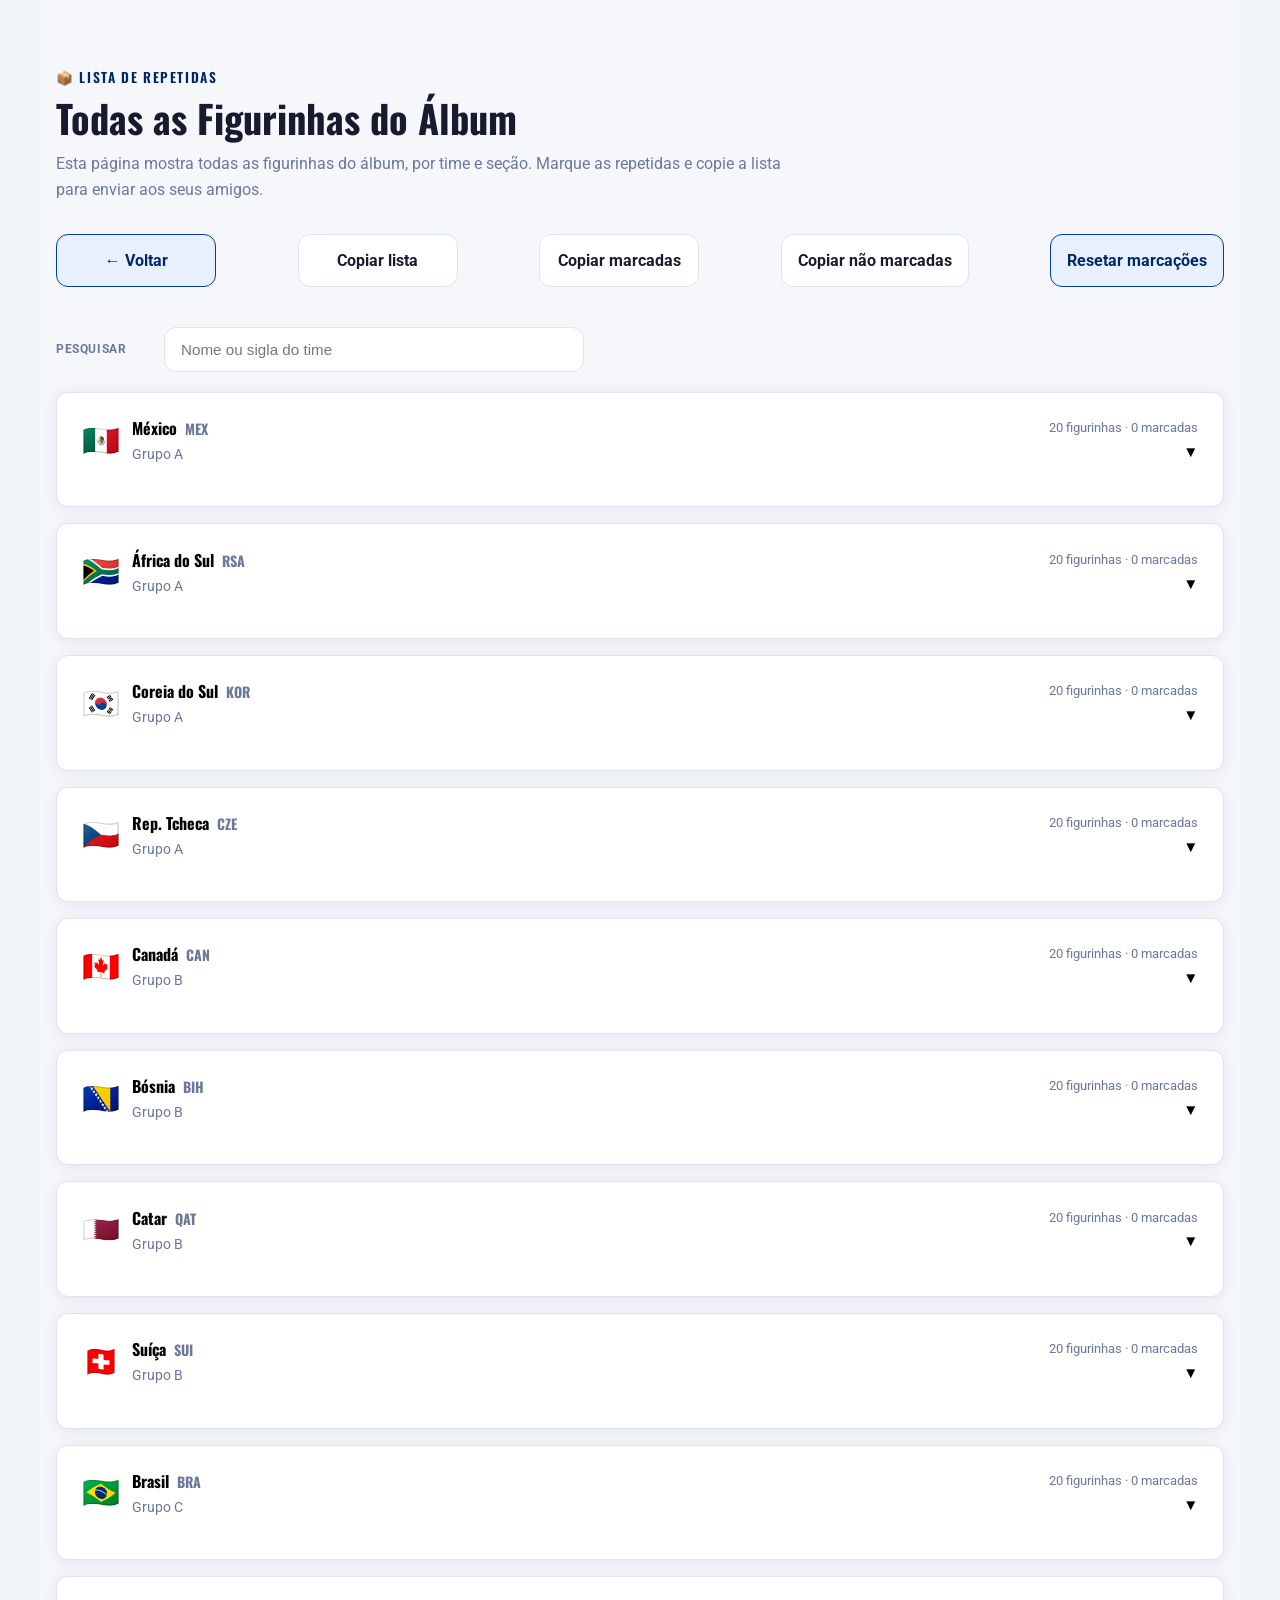
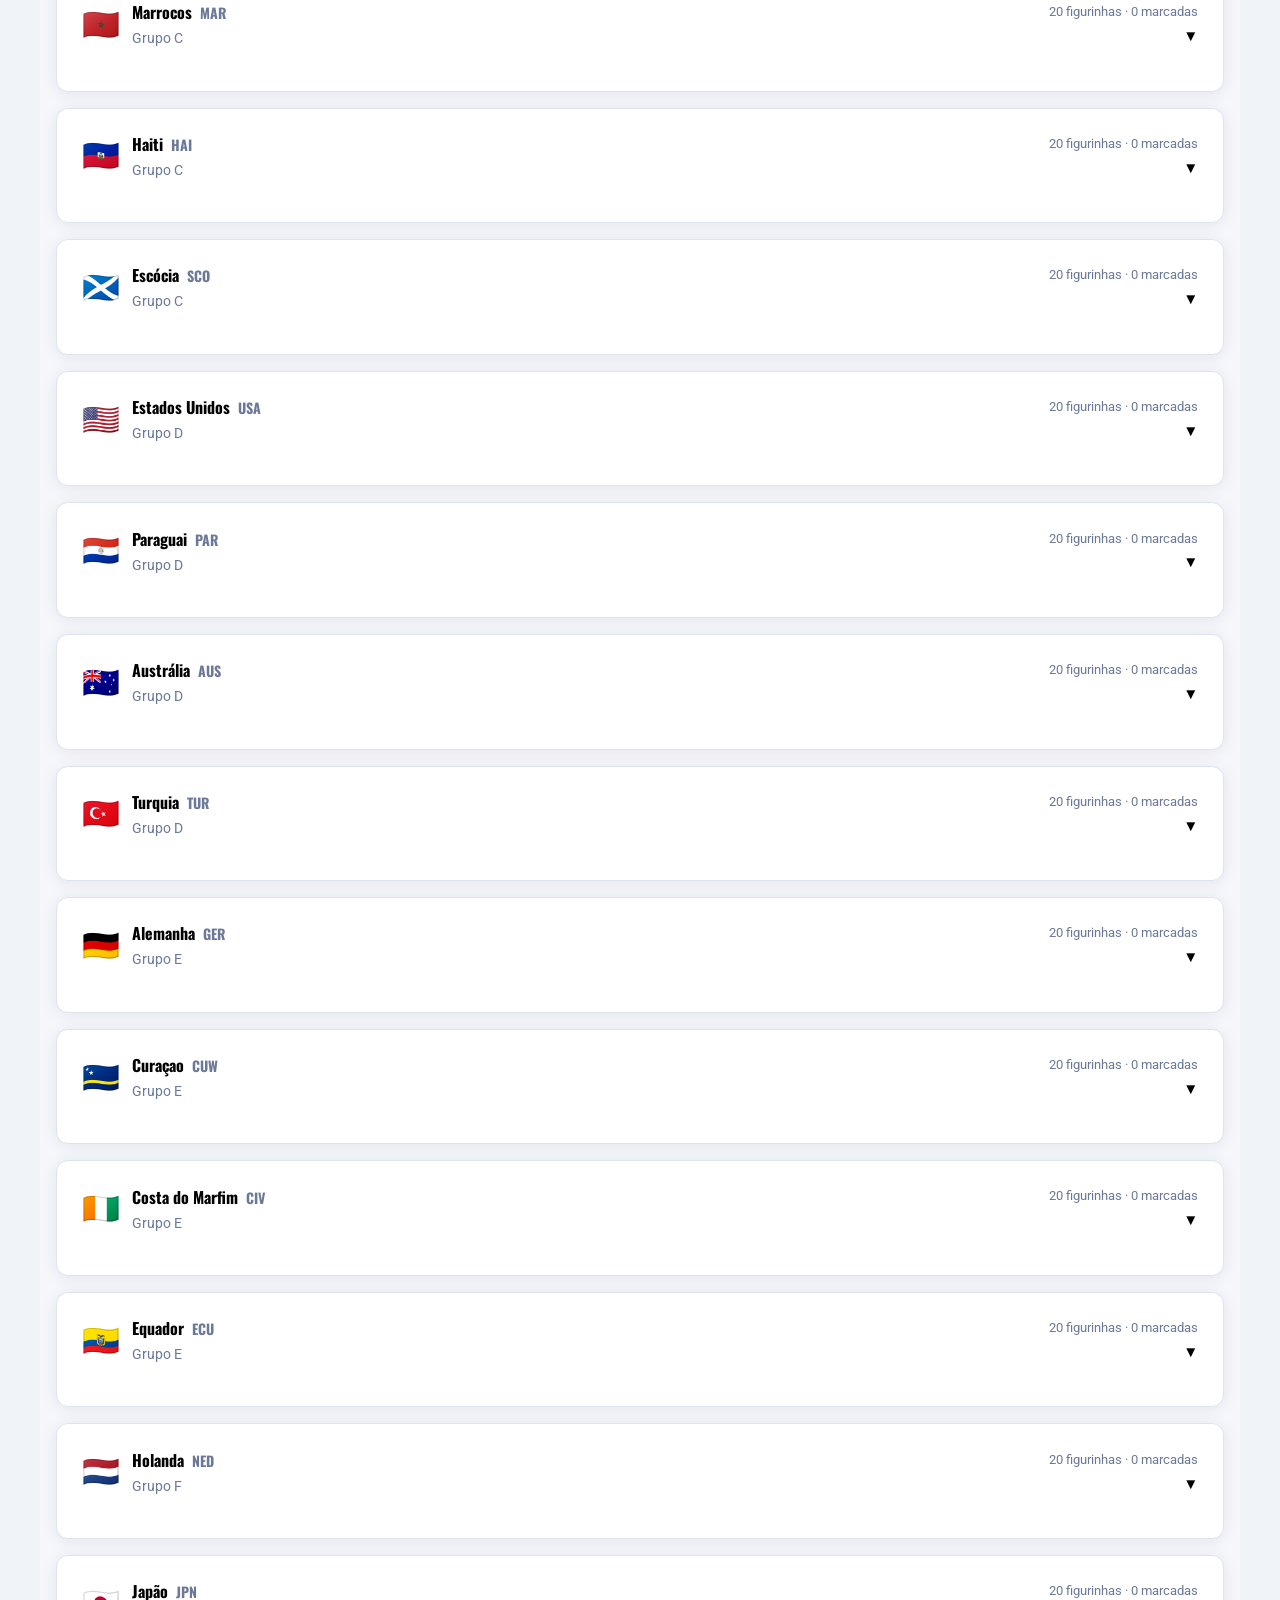
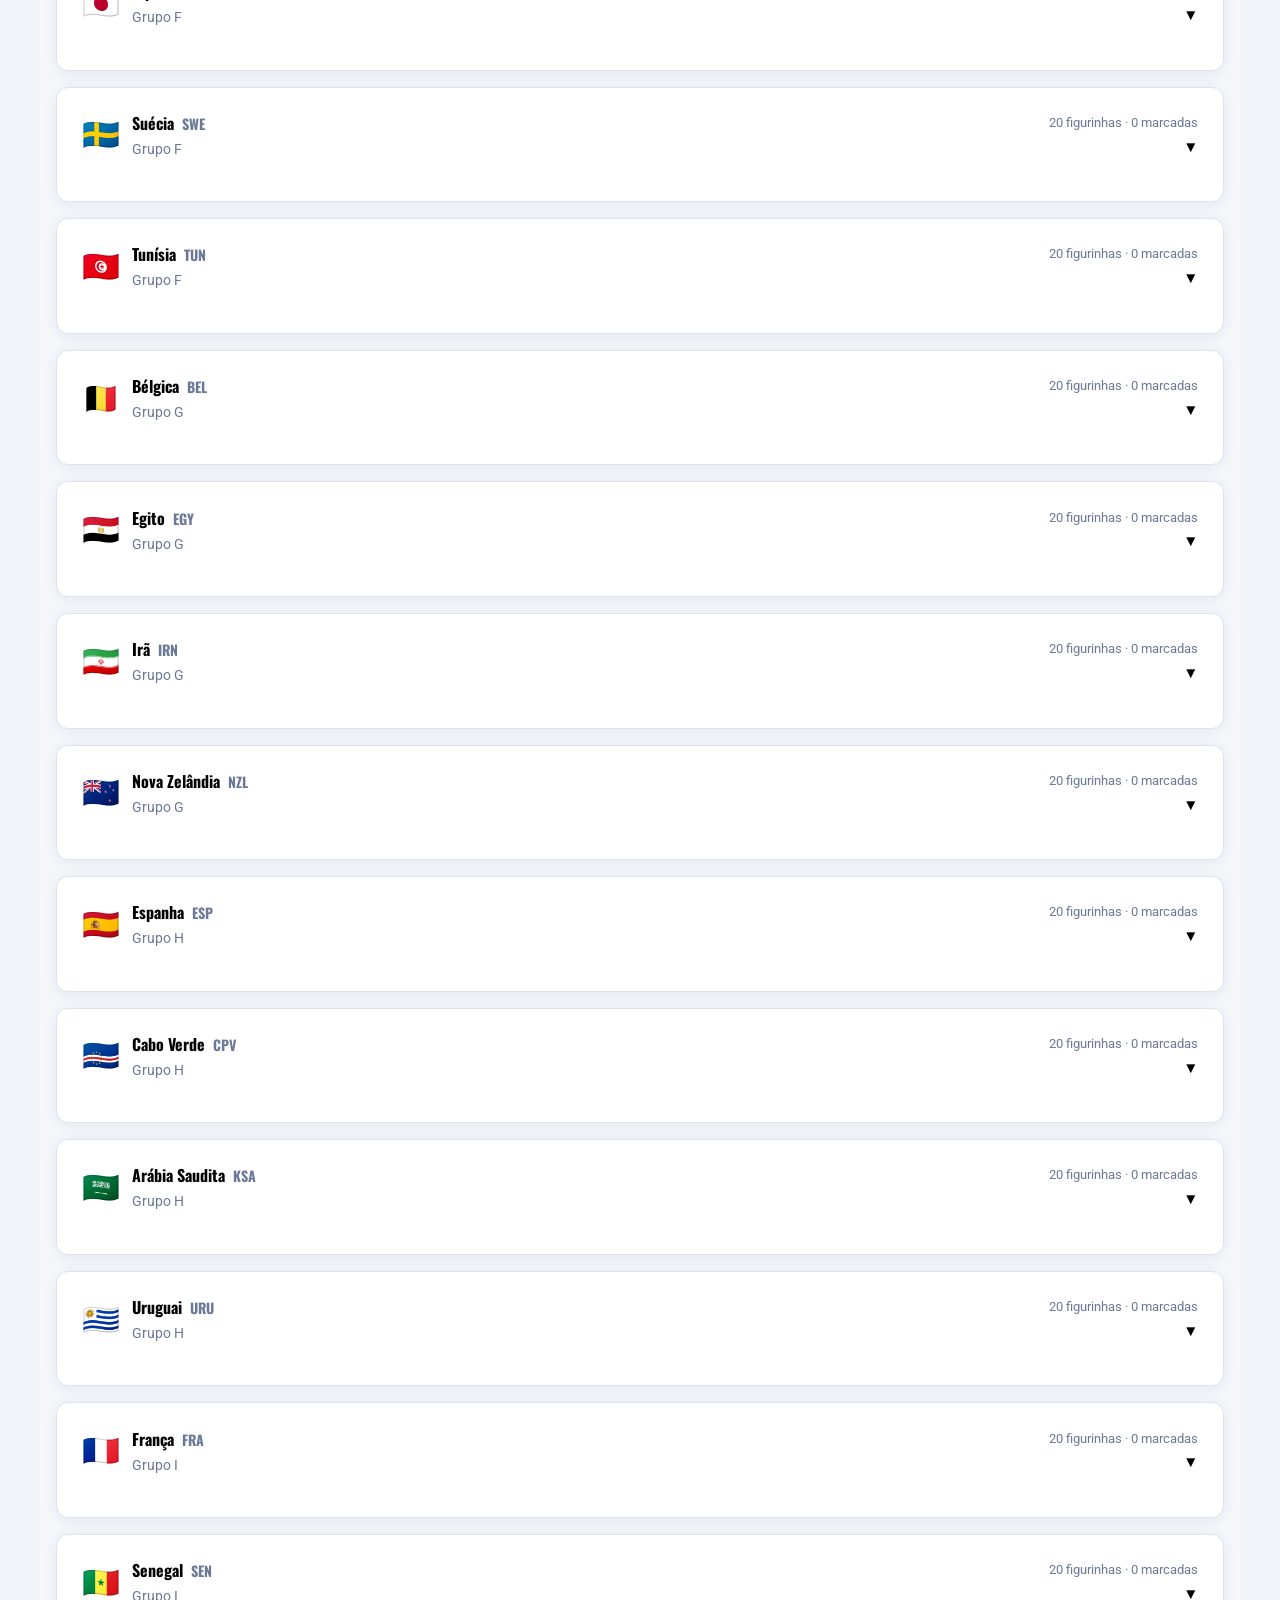
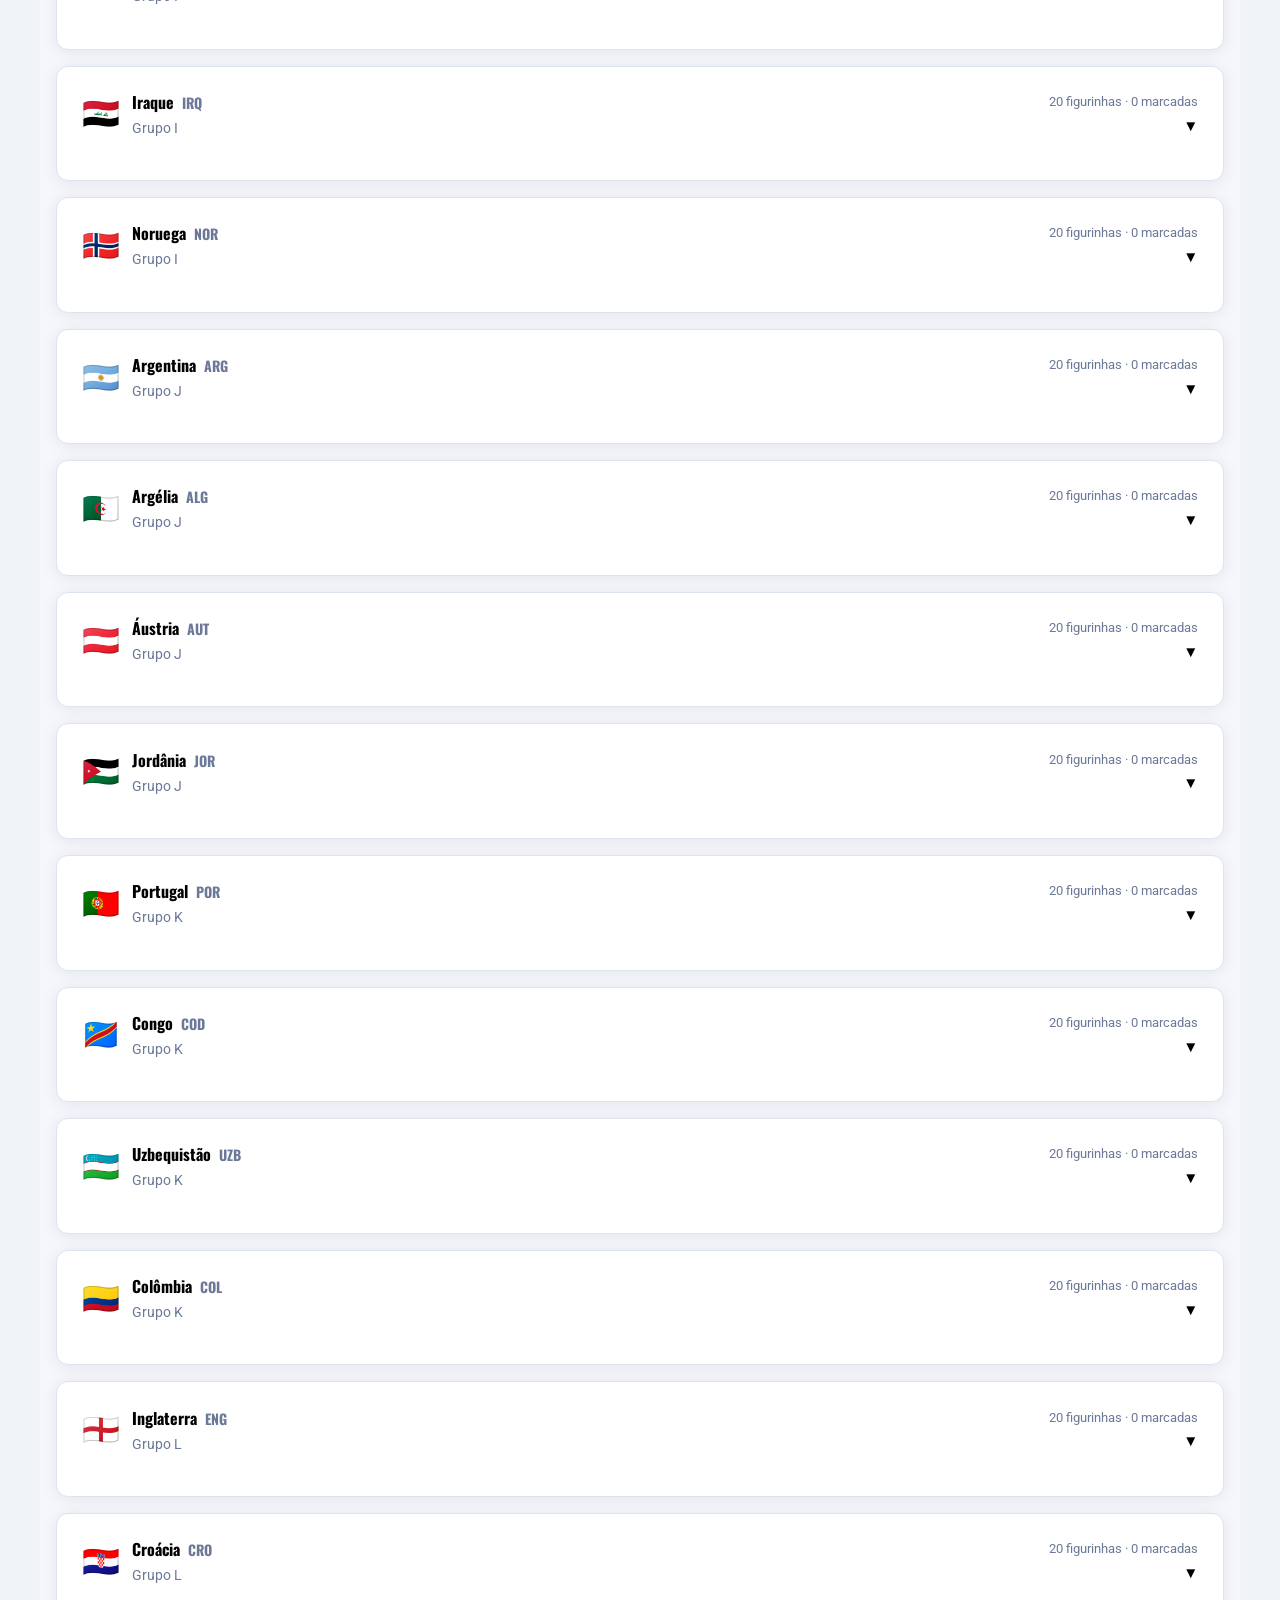
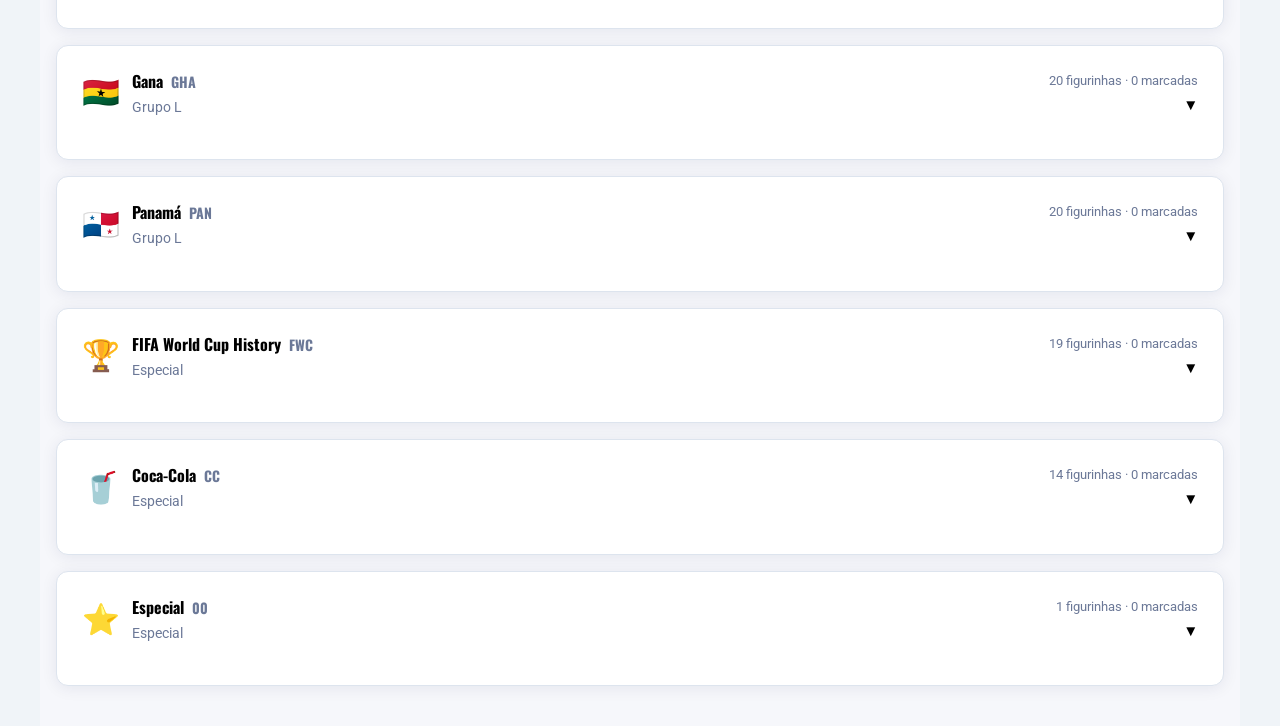
==== docs/duplicated_stickers.html @ 748c53db "a" ====
<!DOCTYPE html>
<html lang="pt-BR">
<head>
  <meta charset="UTF-8" />
  <meta name="viewport" content="width=device-width, initial-scale=1.0" />
  <meta name="description" content="Lista de figurinhas repetidas para compartilhar e controlar trocas." />
  <title>Lista de Repetidas · Figurinhas da Prof Giu</title>
  <link rel="preconnect" href="https://fonts.googleapis.com" />
  <link rel="preconnect" href="https://fonts.gstatic.com" crossorigin />
  <link href="https://fonts.googleapis.com/css2?family=Oswald:wght@400;600;700&family=Roboto:wght@400;500;700&display=swap" rel="stylesheet" />
  <link rel="stylesheet" href="style.css" />
  <link rel="stylesheet" href="duplicated.css" />
</head>
<body>
  <main class="container duplicate-page">
    <header class="duplicate-hero">
      <div>
        <p class="hero-eyebrow">📦 Lista de Repetidas</p>
        <h1 style="margin:.5rem 0 0;font-size:clamp(1.8rem,5vw,2.4rem);">Todas as Figurinhas do Álbum</h1>
        <p style="margin-top:.75rem; color:var(--text-muted); max-width:760px; line-height:1.6;">
          Esta página mostra todas as figurinhas do álbum, por time e seção.
          Marque as repetidas e copie a lista para enviar aos seus amigos.
        </p>
      </div>
    </header>

    <div class="duplicate-page-actions">
      <button id="dup-back-button" class="duplicate-action-btn secondary">← Voltar</button>
      <button id="dup-copy-list" class="duplicate-action-btn">Copiar lista</button>
      <button id="dup-copy-marked" class="duplicate-action-btn">Copiar marcadas</button>
      <button id="dup-copy-unmarked" class="duplicate-action-btn">Copiar não marcadas</button>
      <button id="dup-reset-markers" class="duplicate-action-btn secondary">Resetar marcações</button>
      <span id="dup-copy-status" class="duplicate-copy-status"></span>
    </div>

    <div class="duplicate-search-row">
      <label class="search-label" for="duplicate-search">Pesquisar</label>
      <input id="duplicate-search" class="search-input" type="search"
        placeholder="Nome ou sigla do time" autocomplete="off" />
    </div>

    <div class="duplicate-list" id="duplicate-list"></div>
  </main>

  <script src="duplicate_data.js"></script>
  <script src="duplicated_stickers.js"></script>
</body>
</html>
---- docs/style.css ----
/* Pacotinhos card */
.stat-card.purple {
  border-top-color: #7b2ff2;
}
/* ===================================================================
   Figurinhas da Prof Giu — Copa do Mundo 2026
   style.css  ·  Mobile-first responsive design
   =================================================================== */

/* ── Fonts ── */
@import url('https://fonts.googleapis.com/css2?family=Oswald:wght@400;600;700&family=Roboto:wght@400;500;700&display=swap');

/* ── Design tokens ── */
:root {
  --blue-dark:    #002868;
  --blue-mid:     #003f9e;
  --blue-light:   #e8f0fe;
  --red:          #bf0000;
  --red-light:    #fdecea;
  --gold:         #E8B84B;
  --gold-light:   #fffbea;
  --green:        #1a7a3c;
  --green-light:  #eaf7ee;
  --bg:           #f0f4f8;
  --card:         #ffffff;
  --border:       #dde4ee;
  --text:         #1a1a2e;
  --text-muted:   #6b7897;
  --shadow:       0 2px 12px rgba(0,40,104,.10);
  --shadow-hover: 0 6px 24px rgba(0,40,104,.18);
  --radius:       12px;
  --radius-sm:    8px;
  --transition:   .2s ease;
}

/* ── Reset ── */
*, *::before, *::after { box-sizing: border-box; margin: 0; padding: 0; }
html { font-size: 16px; scroll-behavior: smooth; }
body {
  font-family: 'Roboto', sans-serif;
  background: var(--bg);
  color: var(--text);
  line-height: 1.5;
  min-height: 100vh;
}
img { display: block; max-width: 100%; }
a { color: inherit; text-decoration: none; }
button { cursor: pointer; border: none; background: none; font: inherit; }

/* ── Typography ── */
h1, h2, h3 { font-family: 'Oswald', sans-serif; font-weight: 700; line-height: 1.2; }
h1 { font-size: clamp(1.8rem, 5vw, 3rem); }
h2 { font-size: clamp(1.3rem, 3vw, 1.75rem); }
h3 { font-size: 1.1rem; }

/* ── Layout helpers ── */
.container { width: 100%; max-width: 1200px; margin: 0 auto; padding: 0 1rem; }
.section { padding: 2.5rem 0; }
.section-title {
  font-family: 'Oswald', sans-serif;
  font-size: 1.4rem;
  font-weight: 700;
  color: var(--blue-dark);
  margin-bottom: 1.25rem;
  display: flex;
  align-items: center;
  gap: .5rem;
}
.section-title::after {
  content: '';
  flex: 1;
  height: 2px;
  background: linear-gradient(to right, var(--gold), transparent);
  margin-left: .75rem;
}

/* ========================================================
   HERO
   ======================================================== */
.hero {
  background: linear-gradient(135deg, var(--blue-dark) 0%, #00164d 40%, #8b0000 100%);
  color: #fff;
  padding: 3rem 0 2.5rem;
  position: relative;
  overflow: hidden;
}
.hero::before {
  content: '';
  position: absolute; inset: 0;
  background: url("data:image/svg+xml,%3Csvg width='60' height='60' viewBox='0 0 60 60' xmlns='http://www.w3.org/2000/svg'%3E%3Cg fill='none' fill-rule='evenodd'%3E%3Cg fill='%23ffffff' fill-opacity='0.03'%3E%3Cpath d='M36 34v-4h-2v4h-4v2h4v4h2v-4h4v-2h-4zm0-30V0h-2v4h-4v2h4v4h2V6h4V4h-4zM6 34v-4H4v4H0v2h4v4h2v-4h4v-2H6zM6 4V0H4v4H0v2h4v4h2V6h4V4H6z'/%3E%3C/g%3E%3C/g%3E%3C/svg%3E");
}
.hero .container { position: relative; z-index: 1; }
.hero-eyebrow {
  font-family: 'Oswald', sans-serif;
  font-size: .85rem;
  font-weight: 600;
  letter-spacing: .12em;
  text-transform: uppercase;
  color: var(--gold);
  margin-bottom: .5rem;
}
.hero h1 { margin-bottom: .35rem; text-shadow: 0 2px 8px rgba(0,0,0,.3); }
.hero-subtitle {
  font-size: 1rem;
  opacity: .8;
  margin-bottom: 2rem;
}
.hero-progress {
  background: rgba(255,255,255,.15);
  border-radius: 100px;
  height: 14px;
  overflow: hidden;
  margin-bottom: .6rem;
  max-width: 600px;
}
.hero-progress-bar {
  height: 100%;
  background: linear-gradient(90deg, var(--gold), #f5d57a);
  border-radius: 100px;
  transition: width 1s cubic-bezier(.4,0,.2,1);
}
.hero-counter {
  font-size: .9rem;
  opacity: .85;
}
.hero-counter strong { font-size: 1.15rem; color: var(--gold); }

/* ========================================================
   STAT CARDS
   ======================================================== */
.stats-grid {
  display: grid;
  grid-template-columns: repeat(auto-fit, minmax(160px, 1fr));
  gap: .875rem;
  margin-top: -1.5rem;
}

.stat-card {
  background: var(--card);
  border-radius: var(--radius);
  padding: 1.25rem 1rem;
  box-shadow: var(--shadow);
  text-align: center;
  border-top: 4px solid transparent;
  transition: transform var(--transition), box-shadow var(--transition);
}
.stat-card:hover { transform: translateY(-2px); box-shadow: var(--shadow-hover); }
.stat-card.blue  { border-top-color: var(--blue-mid); }
.stat-card.red   { border-top-color: var(--red); }
.stat-card.gold  { border-top-color: var(--gold); }
.stat-card.green { border-top-color: var(--green); }

.stat-card .value {
  font-family: 'Oswald', sans-serif;
  font-size: clamp(1.6rem, 4vw, 2.2rem);
  font-weight: 700;
  line-height: 1;
  color: var(--blue-dark);
}
.stat-card .label {
  font-size: .78rem;
  color: var(--text-muted);
  text-transform: uppercase;
  letter-spacing: .05em;
  margin-top: .3rem;
}

/* ========================================================
   HIGHLIGHTS (most critical / most complete)
   ======================================================== */
.highlights-grid {
  display: grid;
  gap: 1.5rem;
  grid-template-columns: 1fr;
}
@media (min-width: 700px) { .highlights-grid { grid-template-columns: 1fr 1fr; } }

.highlight-block { background: var(--card); border-radius: var(--radius); padding: 1.25rem; box-shadow: var(--shadow); }
.highlight-block h3 {
  font-family: 'Oswald', sans-serif;
  font-size: 1rem;
  font-weight: 600;
  margin-bottom: .875rem;
  padding-bottom: .5rem;
  border-bottom: 2px solid var(--border);
  display: flex;
  align-items: center;
  gap: .4rem;
}
.highlight-block.critical h3 { color: var(--red); border-bottom-color: var(--red-light); }
.highlight-block.complete h3 { color: var(--green); border-bottom-color: var(--green-light); }

.mini-team {
  display: flex;
  align-items: center;
  gap: .6rem;
  padding: .45rem 0;
  border-bottom: 1px solid var(--border);
}
.mini-team:last-child { border-bottom: none; }
.mini-team .flag-em { font-size: 1.3rem; line-height: 1; }
.mini-team .info { flex: 1; min-width: 0; }
.mini-team .info .tname { font-size: .85rem; font-weight: 500; white-space: nowrap; overflow: hidden; text-overflow: ellipsis; }
.mini-team .info .sub   { font-size: .72rem; color: var(--text-muted); }
.mini-team .pct-badge {
  font-family: 'Oswald', sans-serif;
  font-size: .95rem;
  font-weight: 700;
  min-width: 3.2rem;
  text-align: right;
}
.mini-progress {
  width: 100%;
  height: 4px;
  background: var(--border);
  border-radius: 100px;
  overflow: hidden;
  margin-top: .25rem;
}
.mini-progress-bar { height: 100%; border-radius: 100px; }

/* ========================================================
   FILTER BAR
   ======================================================== */
.filter-bar {
  display: flex;
  flex-wrap: wrap;
  gap: .4rem;
  margin-bottom: 1.25rem;
  align-items: center;
}
.filter-bar .label {
  font-size: .78rem;
  font-weight: 600;
  color: var(--text-muted);
  text-transform: uppercase;
  letter-spacing: .05em;
  margin-right: .25rem;
}
.search-row {
  display: flex;
  flex-wrap: wrap;
  align-items: center;
  gap: .75rem;
  margin-bottom: 1rem;
}
.search-label {
  font-size: .78rem;
  font-weight: 600;
  color: var(--text-muted);
  text-transform: uppercase;
  letter-spacing: .05em;
}
.search-input {
  flex: 1 1 280px;
  min-width: 180px;
  max-width: 420px;
  padding: .8rem 1rem;
  border-radius: var(--radius);
  border: 1px solid var(--border);
  background: var(--card);
  color: var(--text);
  font-size: .95rem;
  transition: border-color var(--transition), box-shadow var(--transition);
}
.search-input:focus {
  outline: none;
  border-color: var(--blue-mid);
  box-shadow: 0 0 0 4px rgba(0, 63, 158, .12);
}
.group-pill {
  font-family: 'Oswald', sans-serif;
  font-size: .8rem;
  font-weight: 600;
  padding: .3rem .7rem;
  border-radius: 100px;
  border: 1.5px solid var(--border);
  background: var(--card);
  color: var(--text-muted);
  transition: all var(--transition);
}
.group-pill:hover { border-color: var(--blue-mid); color: var(--blue-mid); background: var(--blue-light); }
.group-pill.active { background: var(--blue-dark); color: #fff; border-color: var(--blue-dark); }

.sort-bar {
  display: flex;
  flex-wrap: wrap;
  gap: .4rem;
  align-items: center;
  margin-bottom: 1.5rem;
}
.sort-btn {
  font-size: .75rem;
  font-weight: 500;
  padding: .25rem .65rem;
  border-radius: var(--radius-sm);
  border: 1.5px solid var(--border);
  background: var(--card);
  color: var(--text-muted);
  transition: all var(--transition);
}
.sort-btn:hover { border-color: var(--gold); color: var(--text); }
.sort-btn.active { background: var(--gold); border-color: var(--gold); color: #fff; font-weight: 700; }

/* ========================================================
   TEAM CARDS GRID
   ======================================================== */
.teams-grid {
  display: grid;
  grid-template-columns: 1fr;
  gap: .875rem;
}
@media (min-width: 480px) { .teams-grid { grid-template-columns: repeat(2, 1fr); } }
@media (min-width: 768px) { .teams-grid { grid-template-columns: repeat(3, 1fr); } }
@media (min-width: 1100px){ .teams-grid { grid-template-columns: repeat(4, 1fr); } }

/* ── Team Card ── */
.team-card {
  background: var(--card);
  border-radius: var(--radius);
  box-shadow: var(--shadow);
  overflow: hidden;
  cursor: pointer;
  transition: transform var(--transition), box-shadow var(--transition);
  border: 1.5px solid var(--border);
}
.team-card:hover { transform: translateY(-3px); box-shadow: var(--shadow-hover); border-color: var(--blue-mid); }
.team-card.open   { border-color: var(--gold); }

.team-card-header {
  padding: 1rem 1rem .75rem;
  display: flex;
  align-items: flex-start;
  gap: .75rem;
}
.team-flag { font-size: 2.2rem; line-height: 1; flex-shrink: 0; }
.team-info { flex: 1; min-width: 0; }
.team-name {
  font-family: 'Oswald', sans-serif;
  font-size: 1rem;
  font-weight: 600;
  color: var(--blue-dark);
  white-space: nowrap;
  overflow: hidden;
  text-overflow: ellipsis;
}
.team-badges {
  display: flex;
  gap: .3rem;
  margin-top: .25rem;
  flex-wrap: wrap;
}
.badge {
  font-size: .65rem;
  font-weight: 700;
  padding: .1rem .4rem;
  border-radius: 4px;
  text-transform: uppercase;
  letter-spacing: .04em;
  line-height: 1.6;
}
.badge-group  { background: var(--blue-dark); color: #fff; }
.badge-host   { background: var(--gold); color: #fff; }
.badge-done   { background: var(--green); color: #fff; }

.team-count {
  font-family: 'Oswald', sans-serif;
  font-size: .95rem;
  font-weight: 600;
  color: var(--text-muted);
  text-align: right;
  white-space: nowrap;
}
.team-count strong { font-size: 1.3rem; color: var(--text); }

/* Progress bar */
.team-progress-wrap { padding: 0 1rem .5rem; }
.progress-bar-bg {
  height: 8px;
  background: var(--border);
  border-radius: 100px;
  overflow: hidden;
}
.progress-bar-fill {
  height: 100%;
  border-radius: 100px;
  transition: width .6s cubic-bezier(.4,0,.2,1);
}
/* Color-coded by completion */
.fill-red    { background: linear-gradient(90deg, #e53e3e, #fc8181); }
.fill-orange { background: linear-gradient(90deg, #dd6b20, #f6ad55); }
.fill-yellow { background: linear-gradient(90deg, #d69e2e, #ecc94b); }
.fill-green  { background: linear-gradient(90deg, #276749, #48bb78); }

.progress-pct {
  font-size: .72rem;
  color: var(--text-muted);
  text-align: right;
  margin-top: .2rem;
}

/* Missing stickers panel */
.missing-panel {
  display: none;
  background: #f8fafc;
  border-top: 1px dashed var(--border);
  padding: .75rem 1rem;
}
.missing-panel.open { display: block; }
.missing-title {
  font-size: .72rem;
  font-weight: 700;
  text-transform: uppercase;
  letter-spacing: .06em;
  color: var(--text-muted);
  margin-bottom: .5rem;
}
.missing-chips {
  display: flex;
  flex-wrap: wrap;
  gap: .3rem;
}
.chip {
  font-size: .7rem;
  font-weight: 700;
  font-family: 'Oswald', sans-serif;
  padding: .15rem .45rem;
  border-radius: 4px;
  background: var(--red-light);
  color: var(--red);
  border: 1px solid #fca5a5;
}
.chip.all-collected {
  background: var(--green-light);
  color: var(--green);
  border-color: #86efac;
  font-size: .75rem;
}

/* ========================================================
   SPECIAL SECTIONS
   ======================================================== */
.special-grid {
  display: grid;
  gap: .875rem;
  grid-template-columns: 1fr;
}
@media (min-width: 600px) { .special-grid { grid-template-columns: repeat(3, 1fr); } }

.special-card {
  background: var(--card);
  border-radius: var(--radius);
  box-shadow: var(--shadow);
  padding: 1.25rem;
  border: 1.5px solid var(--border);
  text-align: center;
}
.special-card .s-flag { font-size: 2.5rem; margin-bottom: .5rem; }
.special-card .s-name { font-family: 'Oswald', sans-serif; font-size: 1rem; color: var(--blue-dark); margin-bottom: .75rem; }
.special-card .s-count {
  font-family: 'Oswald', sans-serif;
  font-size: 1.8rem;
  font-weight: 700;
  color: var(--text);
}
.special-card .s-of { font-size: .8rem; color: var(--text-muted); }

/* ========================================================
   FOOTER
   ======================================================== */
footer {
  background: var(--blue-dark);
  color: rgba(255,255,255,.7);
  text-align: center;
  padding: 1.5rem 1rem;
  font-size: .82rem;
  margin-top: 3rem;
}
footer a { color: var(--gold); font-weight: 600; }
footer a:hover { text-decoration: underline; }

/* ========================================================
   UTILITY
   ======================================================== */
.hidden { display: none !important; }
.text-center { text-align: center; }
.mt-sm { margin-top: .5rem; }
.mt-md { margin-top: 1rem; }

/* Updated badge */
.updated-row {
  display: flex;
  flex-wrap: wrap;
  align-items: center;
  gap: .75rem;
  margin-top: .75rem;
}
.updated-tag {
  display: inline-block;
  font-size: .72rem;
  background: rgba(255,255,255,.15);
  color: rgba(255,255,255,.8);
  border-radius: 100px;
  padding: .2rem .75rem;
}
.hero-missing-link {
  display: inline-flex;
  align-items: center;
  justify-content: center;
  font-size: .82rem;
  font-weight: 700;
  padding: .6rem 1rem;
  border-radius: 999px;
  background: rgba(255,255,255,.18);
  color: #fff;
  border: 1px solid rgba(255,255,255,.32);
  transition: background var(--transition), transform var(--transition), box-shadow var(--transition);
}
.hero-missing-link:hover {
  background: rgba(255,255,255,.28);
  transform: translateY(-1px);
  box-shadow: 0 8px 20px rgba(0,0,0,.08);
}
@media (max-width: 640px) {
  .updated-row {
    flex-direction: column;
    align-items: flex-start;
  }
  .hero-missing-link {
    width: 100%;
    justify-content: center;
  }
}
---- docs/duplicated.css ----
:root {
  --duplicate-bg: #f6f7fb;
  --duplicate-card: #ffffff;
  --duplicate-border: #dde4ee;
  --duplicate-shadow: 0 2px 16px rgba(2, 22, 76, .08);
}

.duplicate-page {
  padding: 1.5rem 1rem 2.5rem;
  background: var(--duplicate-bg);
  min-height: 100vh;
}

.duplicate-hero {
  padding: 1.75rem 0 1rem;
  margin-bottom: 1rem;
}

.duplicate-hero .hero-eyebrow {
  color: var(--blue-dark);
  margin-bottom: .5rem;
}

.duplicate-hero h1 {
  margin: 0;
  font-size: clamp(1.8rem, 5vw, 2.4rem);
  line-height: 1.1;
}

.duplicate-hero p {
  margin-top: .85rem;
  color: var(--text-muted);
  max-width: 720px;
  line-height: 1.7;
}

.duplicate-search-row {
  display: flex;
  flex-wrap: wrap;
  gap: .75rem;
  align-items: center;
  margin-bottom: 1.25rem;
}

.duplicate-search-row .search-label {
  font-weight: 700;
  min-width: 6rem;
}

.duplicate-search-row .search-input {
  flex: 1 1 320px;
}

.duplicate-page-actions {
  display: flex;
  flex-wrap: wrap;
  gap: .75rem;
  align-items: center;
  justify-content: space-between;
  margin-bottom: 1.25rem;
}

.duplicate-action-btn {
  display: inline-flex;
  align-items: center;
  justify-content: center;
  min-width: 10rem;
  padding: .85rem 1rem;
  border-radius: var(--radius);
  border: 1.5px solid var(--border);
  background: var(--duplicate-card);
  color: var(--text);
  font-weight: 700;
  transition: all var(--transition);
}

.duplicate-action-btn:hover {
  transform: translateY(-1px);
  box-shadow: var(--duplicate-shadow);
}

.duplicate-action-btn.secondary {
  background: var(--blue-light);
  border-color: var(--blue-mid);
  color: var(--blue-dark);
}

.duplicate-copy-status {
  color: var(--text-muted);
  font-size: .95rem;
  flex: 1 1 100%;
  margin-top: .5rem;
}

.duplicate-list {
  display: grid;
  gap: 1rem;
}

.duplicate-team-section {
  background: var(--duplicate-card);
  border: 1px solid var(--duplicate-border);
  border-radius: var(--radius);
  padding: 1rem 1rem 1.1rem;
  box-shadow: var(--duplicate-shadow);
}

.duplicate-team-summary {
  width: 100%;
  border: none;
  background: transparent;
  padding: 0;
  margin: 0;
  text-align: left;
  cursor: pointer;
}

.duplicate-team-summary:hover .duplicate-team-heading {
  background: rgba(66, 153, 225, 0.06);
}

.duplicate-team-heading {
  display: flex;
  align-items: center;
  gap: .75rem;
  margin-bottom: 1rem;
  padding: .45rem .55rem;
  border-radius: var(--radius);
  transition: background var(--transition);
}

.duplicate-team-heading .team-flag {
  font-size: 1.9rem;
}

.duplicate-team-name {
  font-family: 'Oswald', sans-serif;
  font-weight: 700;
  font-size: 1rem;
}

.duplicate-team-code {
  color: var(--text-muted);
  font-size: .88rem;
  margin-left: .5rem;
}

.duplicate-team-subtitle {
  color: var(--text-muted);
  font-size: .9rem;
  margin-top: .25rem;
}

.duplicate-team-summary-right {
  margin-left: auto;
  text-align: right;
  display: flex;
  flex-direction: column;
  gap: .2rem;
  min-width: 7rem;
}

.duplicate-team-stats {
  color: var(--text-muted);
  font-size: .82rem;
}

.duplicate-toggle-icon {
  font-size: .95rem;
}

.duplicate-sticker-row {
  display: flex;
  flex-wrap: wrap;
  gap: .55rem;
}

.duplicate-sticker-row.collapsed {
  display: none;
}

.duplicate-sticker-item {
  display: inline-flex;
  align-items: center;
  justify-content: space-between;
  gap: .55rem;
  min-width: 10rem;
  padding: .6rem .85rem;
  border-radius: 999px;
  border: 1px solid var(--duplicate-border);
  background: #f8f9fb;
  cursor: pointer;
  transition: background var(--transition), border-color var(--transition), transform var(--transition);
}

.duplicate-sticker-item.marked {
  background: var(--green-light);
  border-color: #c8e6d1;
}

.duplicate-sticker-item:hover {
  border-color: var(--blue-mid);
  transform: translateY(-1px);
}

.duplicate-marker-btn {
  width: 1.7rem;
  height: 1.7rem;
  border-radius: 50%;
  border: 1px solid var(--duplicate-border);
  background: var(--duplicate-card);
  color: var(--text);
  font-weight: 700;
  display: inline-flex;
  align-items: center;
  justify-content: center;
}

.no-duplicates {
  color: var(--green);
  font-weight: 700;
}

@media (max-width: 760px) {
  .duplicate-page {
    padding: 1rem .85rem 1.75rem;
  }
  .duplicate-search-row {
    flex-direction: column;
    align-items: stretch;
  }
  .duplicate-team-summary-right {
    min-width: auto;
    width: 100%;
    align-items: flex-start;
  }
  .duplicate-page-actions {
    flex-direction: column;
    align-items: stretch;
  }
  .duplicate-action-btn,
  .duplicate-copy-status {
    width: 100%;
  }
  .duplicate-team-heading {
    flex-direction: column;
    align-items: flex-start;
  }
  .duplicate-sticker-item {
    min-width: 0;
    flex: 1 1 calc(50% - .55rem);
  }
}
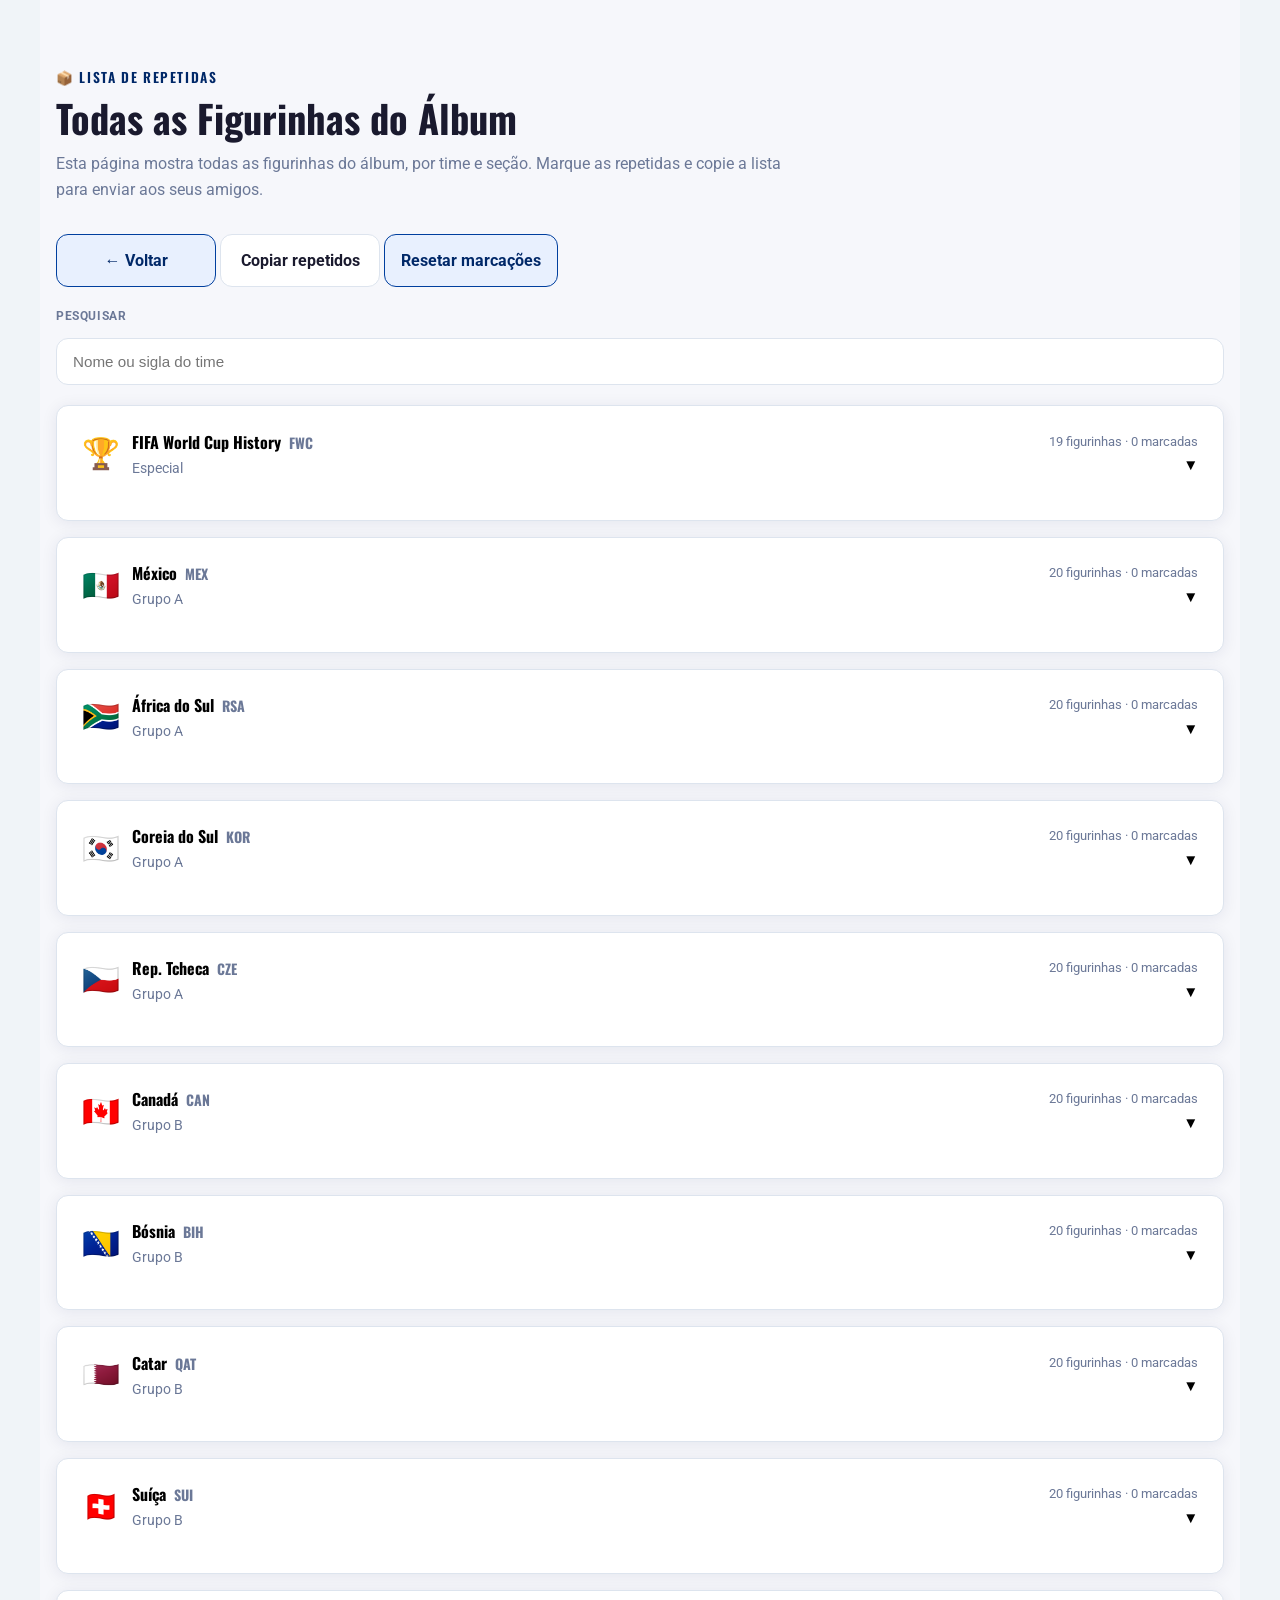
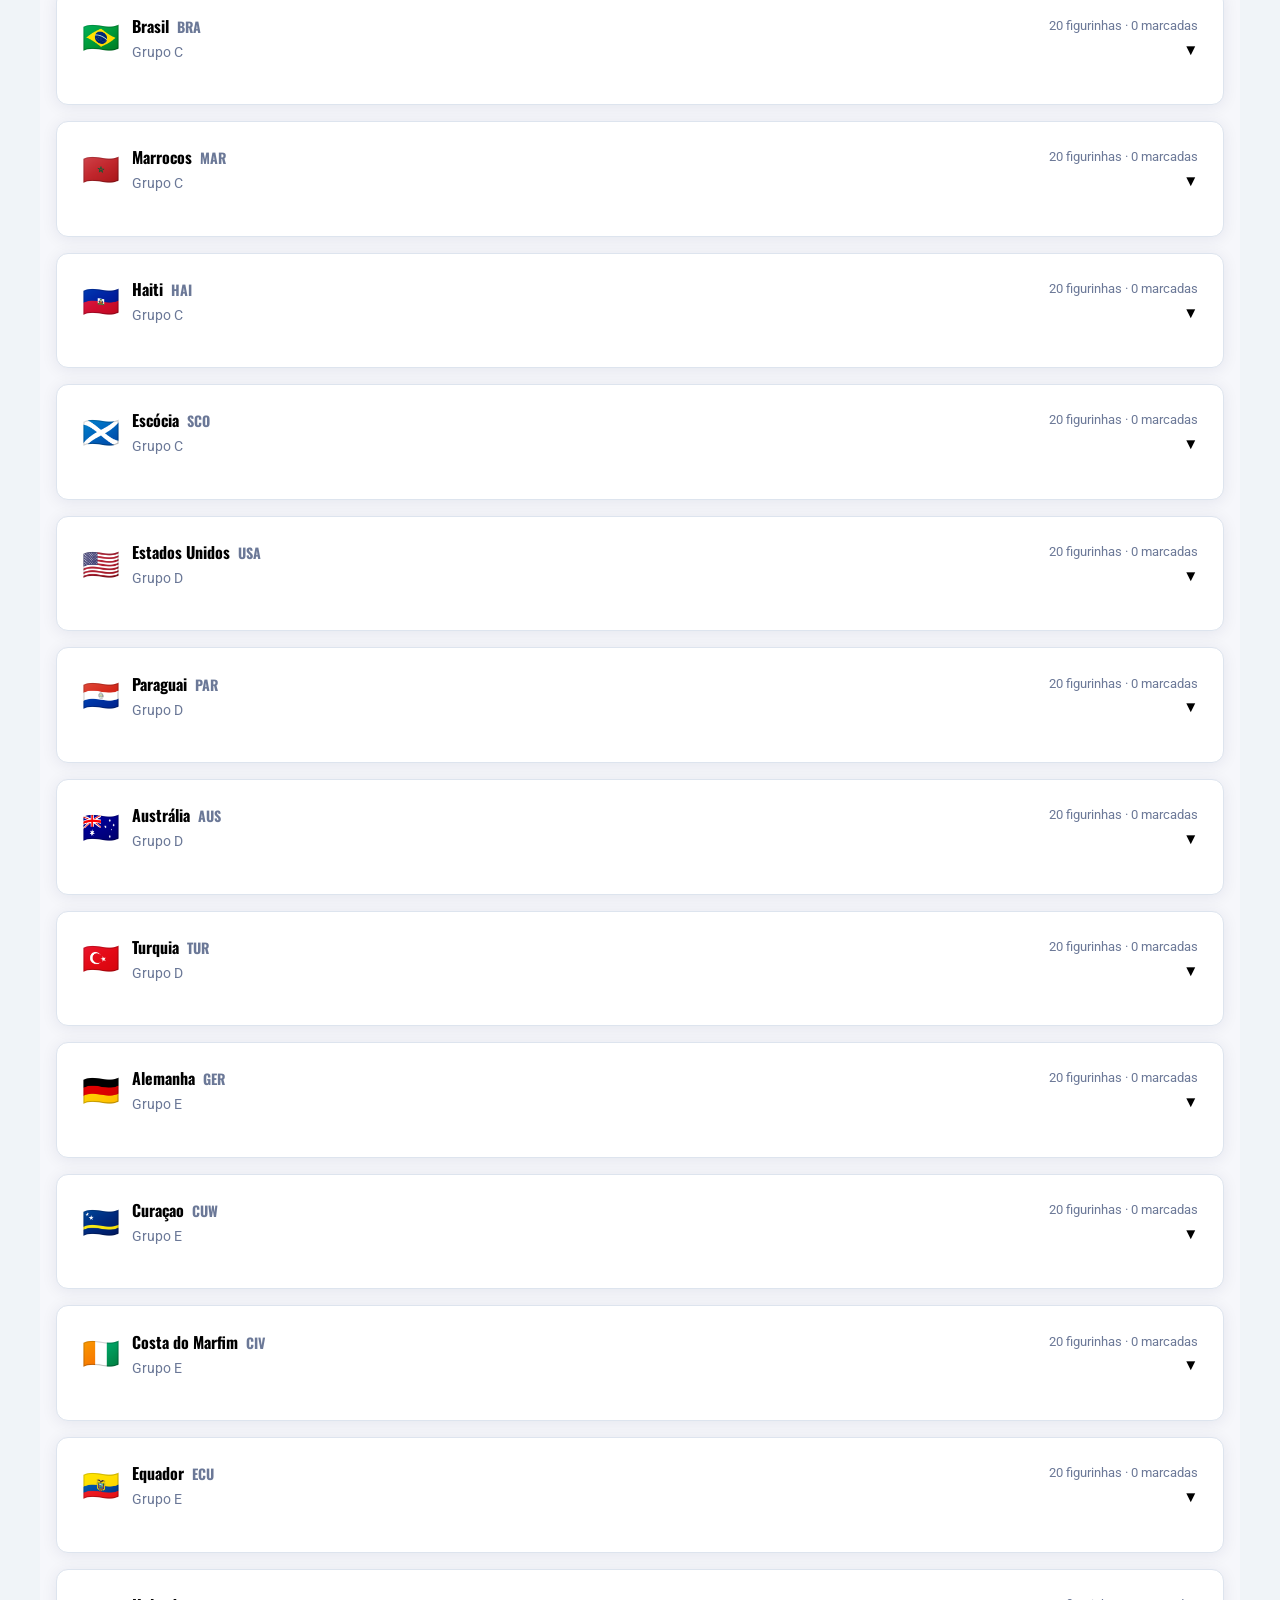
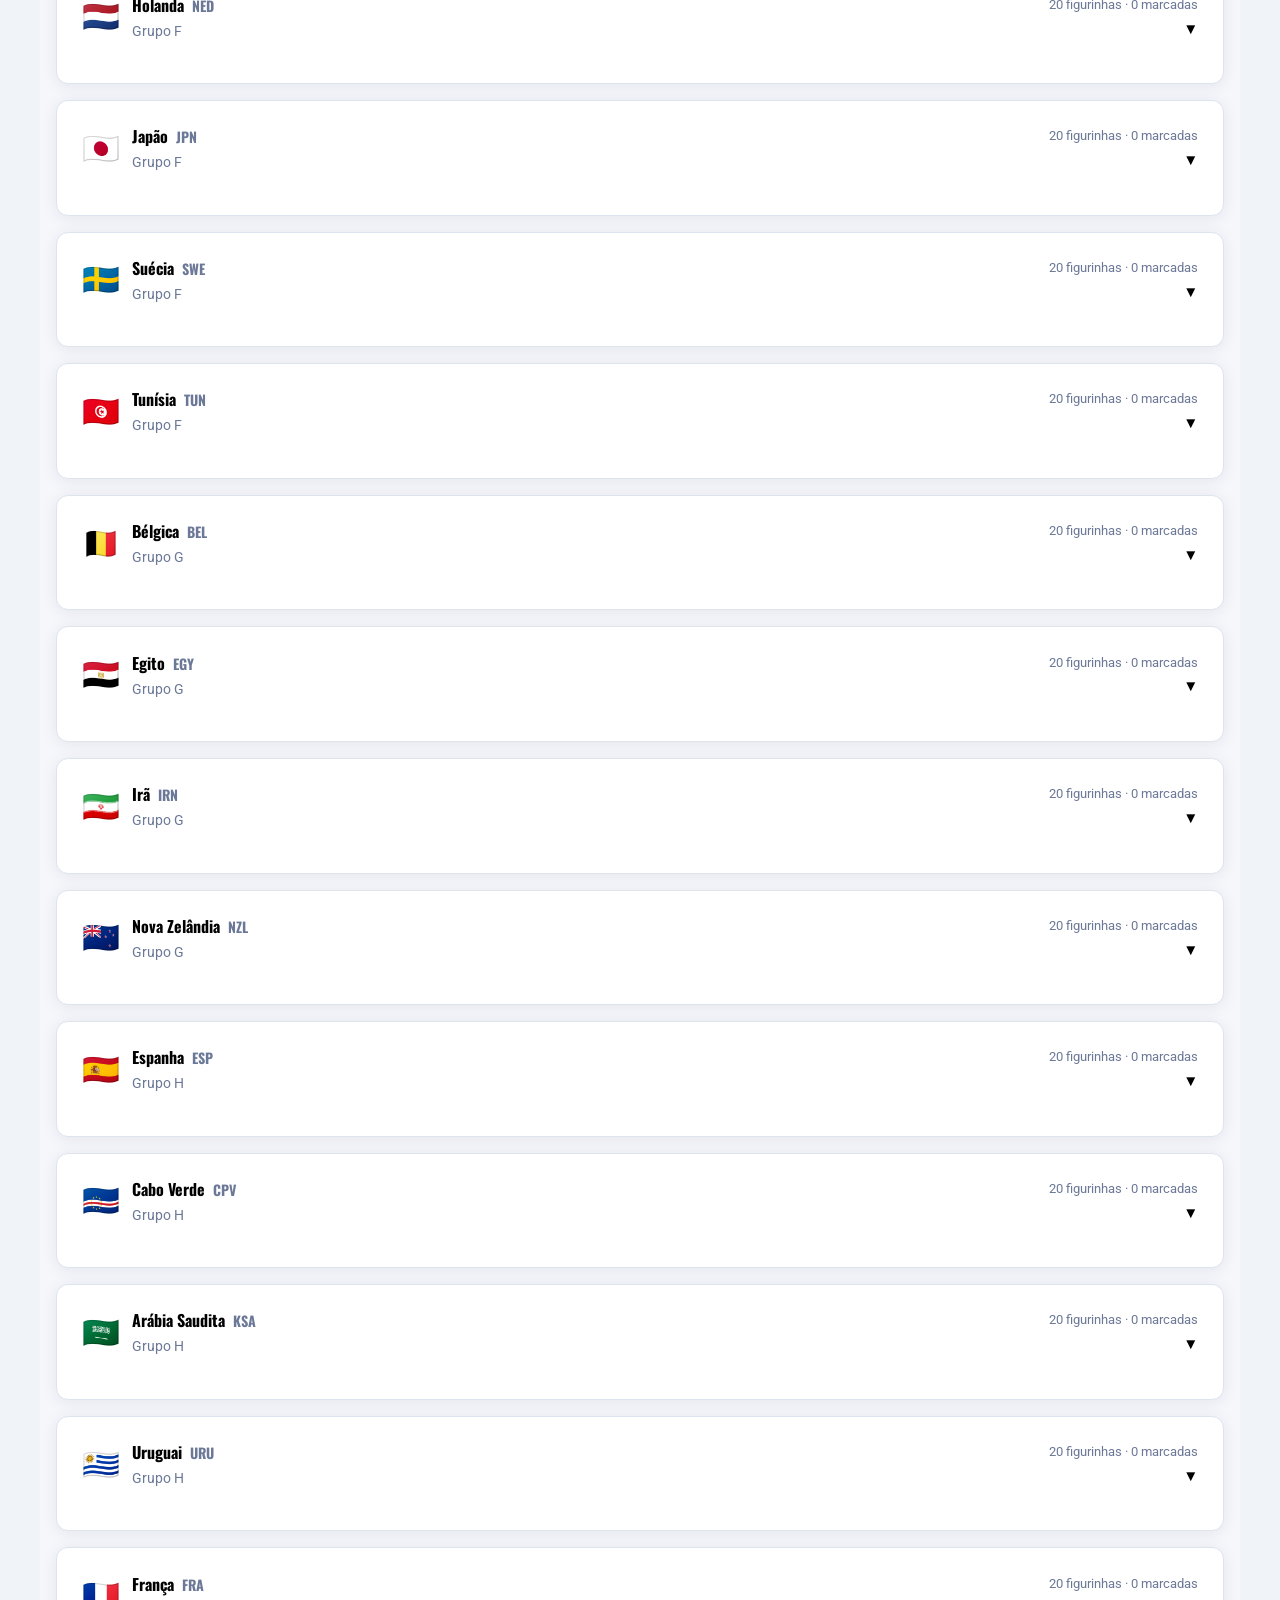
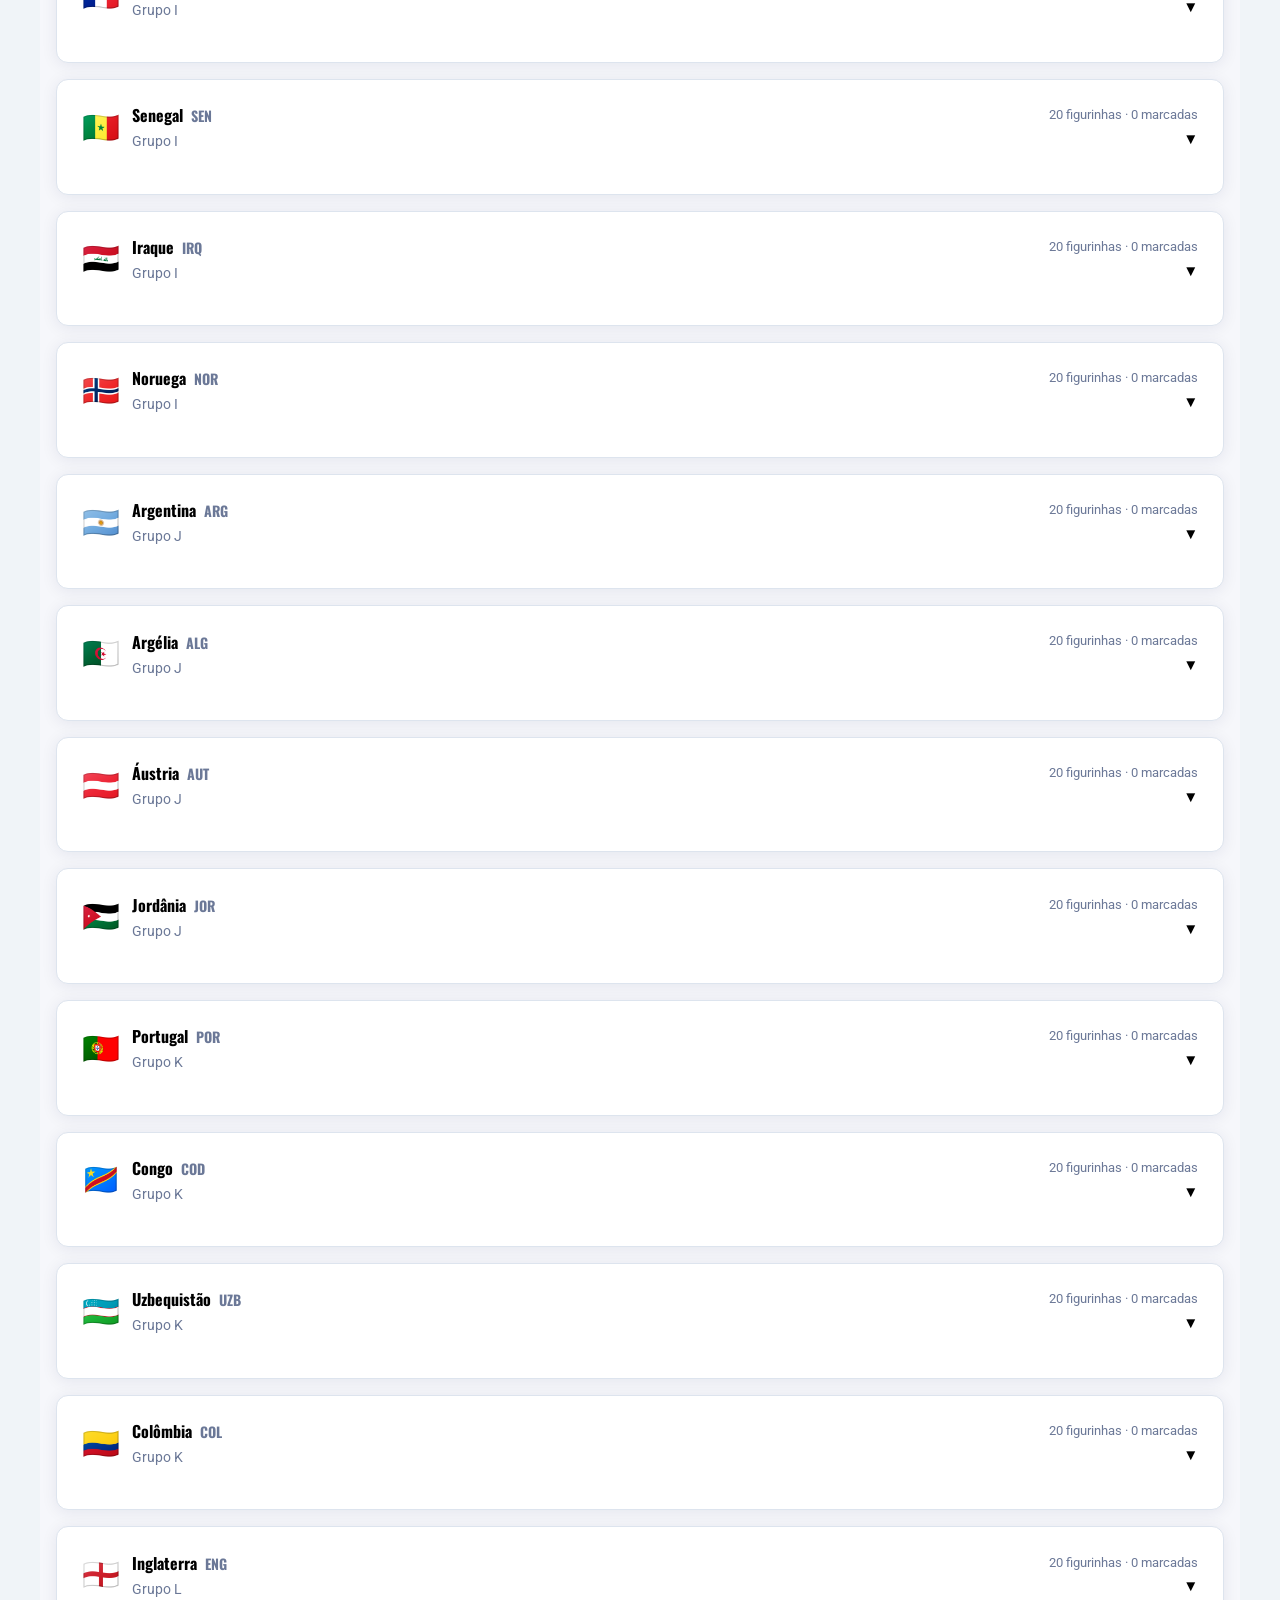
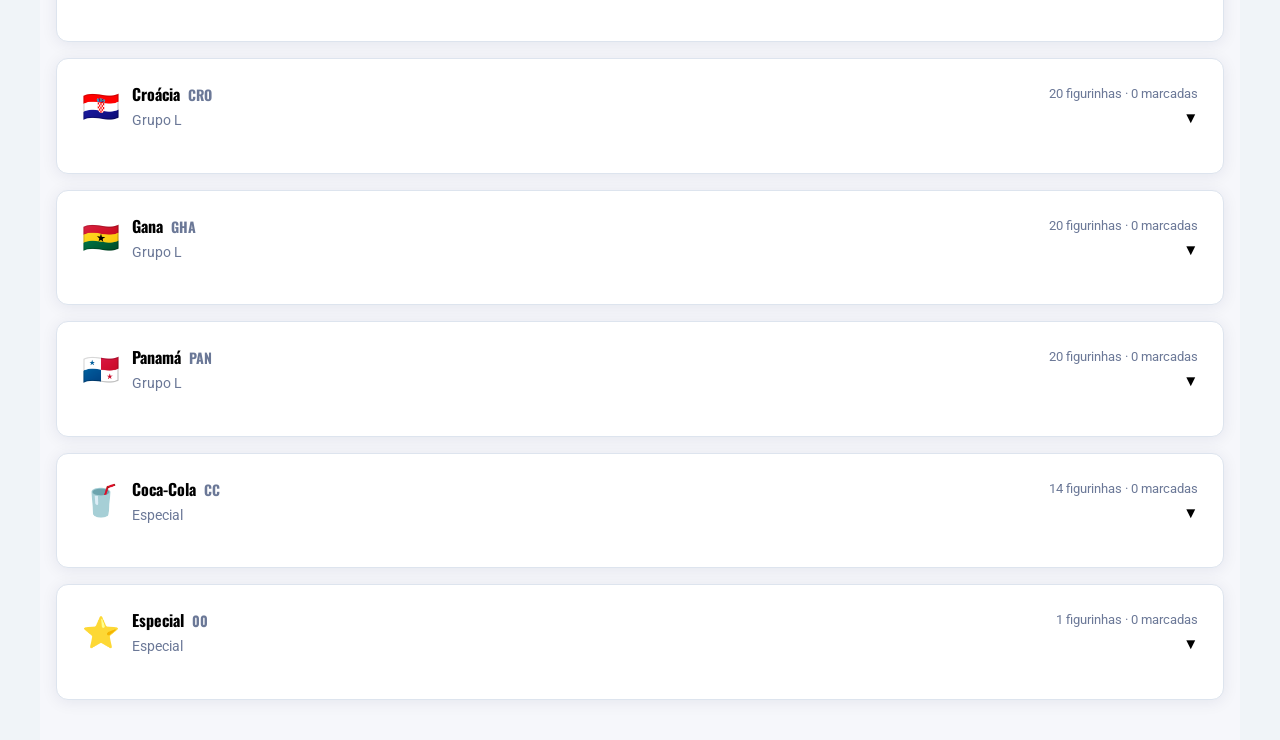
==== commit 4309b7d5: "a" ====
--- a/docs/duplicated_stickers.html
+++ b/docs/duplicated_stickers.html
@@ -26,9 +26,7 @@
 
     <div class="duplicate-page-actions">
       <button id="dup-back-button" class="duplicate-action-btn secondary">← Voltar</button>
-      <button id="dup-copy-list" class="duplicate-action-btn">Copiar lista</button>
-      <button id="dup-copy-marked" class="duplicate-action-btn">Copiar marcadas</button>
-      <button id="dup-copy-unmarked" class="duplicate-action-btn">Copiar não marcadas</button>
+      <button id="dup-copy-marked" class="duplicate-action-btn">Copiar repetidos</button>
       <button id="dup-reset-markers" class="duplicate-action-btn secondary">Resetar marcações</button>
       <span id="dup-copy-status" class="duplicate-copy-status"></span>
     </div>
--- a/docs/duplicated.css
+++ b/docs/duplicated.css
@@ -48,15 +48,21 @@
 }
 
 .duplicate-search-row .search-input {
-  flex: 1 1 320px;
+  flex: 1 1 auto;
+  width: 100%;
+  max-width: none;
+  padding: .8rem 1rem;
+  border-radius: var(--radius);
+  border: 1.5px solid var(--border);
+  background: var(--duplicate-card);
+  color: var(--text);
+  font-size: .95rem;
+  line-height: 1.3;
+  box-sizing: border-box;
+  transition: border-color var(--transition), box-shadow var(--transition);
 }
 
 .duplicate-page-actions {
-  display: flex;
-  flex-wrap: wrap;
-  gap: .75rem;
-  align-items: center;
-  justify-content: space-between;
   margin-bottom: 1.25rem;
 }
 
@@ -229,10 +235,12 @@
     flex-direction: column;
     align-items: stretch;
   }
-  .duplicate-team-summary-right {
-    min-width: auto;
+  .duplicate-search-row .search-label {
     width: 100%;
-    align-items: flex-start;
+    min-width: 0;
+  }
+  .duplicate-search-row .search-input {
+    width: 100%;
   }
   .duplicate-page-actions {
     flex-direction: column;
@@ -248,6 +256,7 @@
   }
   .duplicate-sticker-item {
     min-width: 0;
-    flex: 1 1 calc(50% - .55rem);
-  }
-}
+    flex: 1 1 calc(25% - .55rem);
+    max-width: calc(25% - .55rem);
+  }
+}
